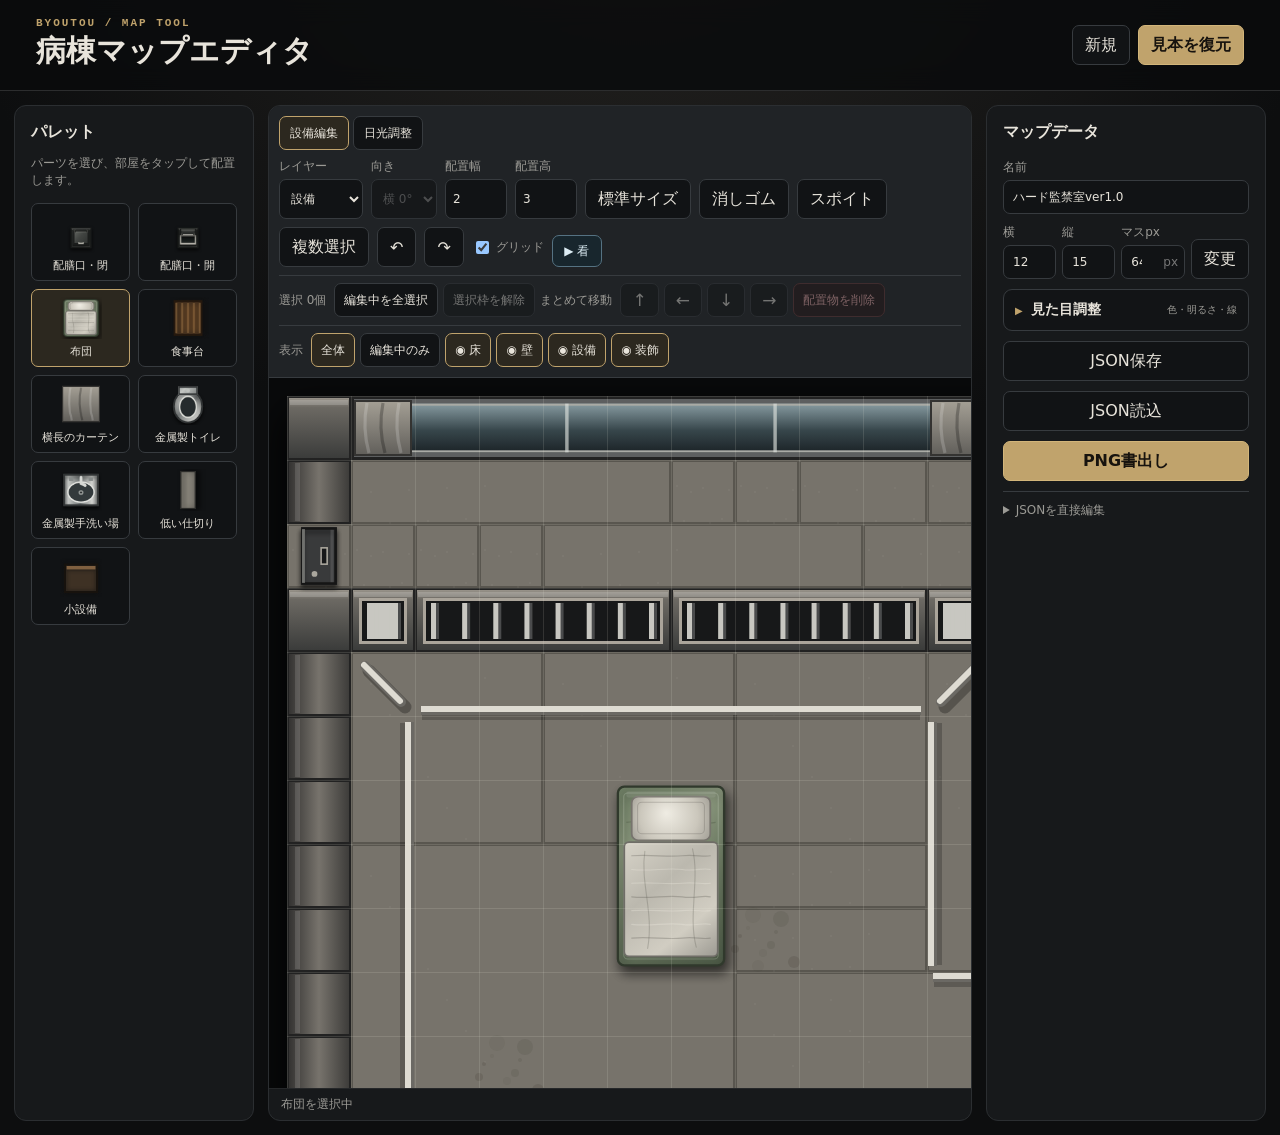
==== edit/index.html @ 5fe7af0b "日光半影のキャッシュを更新" ====
<!doctype html>
<html lang="ja">
<head>
  <meta charset="utf-8">
  <meta name="viewport" content="width=device-width,initial-scale=1,viewport-fit=cover">
  <title>病棟マップエディタ</title>
  <link rel="stylesheet" href="style.css?v=20260727-9">
</head>
<body>
  <header class="app-header">
    <div>
      <p class="eyebrow">BYOUTOU / MAP TOOL</p>
      <h1>病棟マップエディタ</h1>
    </div>
    <div class="header-actions">
      <button id="new-map" type="button">新規</button>
      <button id="load-sample" type="button" class="primary">見本を復元</button>
    </div>
  </header>

  <main class="workspace">
    <aside class="panel palette-panel">
      <h2>パレット</h2>
      <p class="hint">パーツを選び、部屋をタップして配置します。</p>
      <div id="palette" class="palette" aria-label="タイルパレット"></div>
    </aside>

    <section class="editor-panel">
      <div class="toolbar">
        <div class="editor-mode-switch" role="group" aria-label="編集モード">
          <button id="map-edit-mode" type="button" class="active" aria-pressed="true">設備編集</button>
          <button id="sunlight-edit-mode" type="button" aria-pressed="false">日光調整</button>
        </div>
        <label>レイヤー
          <select id="layer-select">
            <option value="floor">床</option>
            <option value="structure">壁・構造</option>
            <option value="fixture" selected>設備</option>
            <option value="overlay">装飾・影</option>
          </select>
        </label>
        <label>向き
          <select id="rotation-select" disabled>
            <option value="0">横 0°</option>
            <option value="45">斜め 45°</option>
            <option value="90">縦 90°</option>
            <option value="135">斜め 135°</option>
            <option value="180">反転 180°</option>
            <option value="270">反転 270°</option>
          </select>
        </label>
        <label>配置幅
          <input id="tile-width" class="compact-input" type="number" min="1" max="12" value="2">
        </label>
        <label>配置高
          <input id="tile-height" class="compact-input" type="number" min="1" max="12" value="3">
        </label>
        <button id="reset-tile-size" type="button">標準サイズ</button>
        <button id="eraser" type="button">消しゴム</button>
        <button id="picker" type="button">スポイト</button>
        <button id="select-objects" type="button">複数選択</button>
        <button id="undo" type="button" title="元に戻す">↶</button>
        <button id="redo" type="button" title="やり直す">↷</button>
        <label class="grid-toggle"><input id="show-grid" type="checkbox" checked> グリッド</label>
        <button id="walk-nurse" type="button" class="nurse-test-button" title="看護師を歩かせる" aria-label="看護師を歩かせる">▶ 看</button>
        <div class="sunlight-tools" aria-label="日光プレビュー調整">
          <label class="time-preview">時間 <output id="preview-time-value" for="preview-time">12:00</output>
            <input id="preview-time" type="range" min="0" max="1425" step="15" value="720" aria-label="日光プレビュー時刻">
          </label>
          <label>光の強さ <output id="sunlight-intensity-value" for="sunlight-intensity">100%</output>
            <input id="sunlight-intensity" type="range" min="0" max="150" step="5" value="100">
          </label>
          <label>長さ補正 <output id="sunlight-length-value" for="sunlight-length">100%</output>
            <input id="sunlight-length" type="range" min="25" max="200" step="5" value="100">
          </label>
          <label class="sunlight-color">夕日の色 <output id="sunset-color-value" for="sunset-color">#FF9B55</output>
            <input id="sunset-color" type="color" value="#ff9b55" aria-label="夕日の色">
          </label>
        </div>
        <div class="selection-tools" aria-label="複数選択した配置物の操作">
          <span id="selection-count">選択 0個</span>
          <button id="select-visible" type="button">編集中を全選択</button>
          <button id="clear-selection" type="button">選択枠を解除</button>
          <span class="move-label">まとめて移動</span>
          <button class="move-selection" data-dx="0" data-dy="-1" type="button" title="上へ移動">↑</button>
          <button class="move-selection" data-dx="-1" data-dy="0" type="button" title="左へ移動">←</button>
          <button class="move-selection" data-dx="0" data-dy="1" type="button" title="下へ移動">↓</button>
          <button class="move-selection" data-dx="1" data-dy="0" type="button" title="右へ移動">→</button>
          <button id="delete-selection" type="button" class="danger">配置物を削除</button>
        </div>
        <div class="layer-tools" aria-label="レイヤー表示設定">
          <span>表示</span>
          <button id="show-all-layers" type="button" class="active">全体</button>
          <button id="show-only-active" type="button">編集中のみ</button>
          <button type="button" class="layer-eye active" data-layer="floor" aria-pressed="true">◉ 床</button>
          <button type="button" class="layer-eye active" data-layer="structure" aria-pressed="true">◉ 壁</button>
          <button type="button" class="layer-eye active" data-layer="fixture" aria-pressed="true">◉ 設備</button>
          <button type="button" class="layer-eye active" data-layer="overlay" aria-pressed="true">◉ 装飾</button>
        </div>
      </div>
      <div id="canvas-scroll" class="canvas-scroll">
        <canvas id="map-canvas" aria-label="マップ編集領域"></canvas>
      </div>
      <p id="status" class="status" aria-live="polite"></p>
    </section>

    <aside class="panel data-panel">
      <h2>マップデータ</h2>
      <label>名前<input id="map-name" value="ハード監禁室ver1.0"></label>
      <div class="size-fields">
        <label>横<input id="map-width" type="number" min="6" max="40" value="12"></label>
        <label>縦<input id="map-height" type="number" min="6" max="40" value="11"></label>
        <label>マスpx<input id="cell-size" type="number" min="16" max="128" step="8" value="64"><span>px</span></label>
        <button id="resize-map" type="button">変更</button>
      </div>
      <details class="appearance-panel">
        <summary>
          <span id="appearance-title">見た目調整</span>
          <span class="appearance-summary-note">色・明るさ・線</span>
        </summary>
        <div class="appearance-content" aria-labelledby="appearance-title">
          <div class="appearance-heading">
            <p>パーツ全体の描画を調整します。</p>
            <button id="reset-appearance" type="button">標準に戻す</button>
          </div>
          <label>色味 <output id="appearance-hue-value" for="appearance-hue">0°</output>
            <input id="appearance-hue" type="range" min="-180" max="180" step="5" value="0">
          </label>
          <label>明るさ <output id="appearance-brightness-value" for="appearance-brightness">100%</output>
            <input id="appearance-brightness" type="range" min="50" max="150" step="5" value="100">
          </label>
          <label>線の太さ <output id="appearance-line-width-value" for="appearance-line-width">100%</output>
            <input id="appearance-line-width" type="range" min="50" max="200" step="10" value="100">
          </label>
          <p class="appearance-note">調整値はJSONとPNG書出しにも反映されます。</p>
        </div>
      </details>
      <button id="save-json" type="button">JSON保存</button>
      <button id="open-json" type="button">JSON読込</button>
      <button id="export-png" type="button" class="primary">PNG書出し</button>
      <input id="json-file" type="file" accept="application/json,.json" hidden>
      <details>
        <summary>JSONを直接編集</summary>
        <textarea id="json-text" spellcheck="false"></textarea>
        <button id="apply-json" type="button">JSONを反映</button>
      </details>
    </aside>
  </main>

  <script src="editor.js?v=20260729-1"></script>
</body>
</html>
---- edit/style.css ----
:root {
  color-scheme: dark;
  --bg: #0d0e0f;
  --panel: #181a1c;
  --panel-2: #202326;
  --line: #373b3f;
  --text: #e8e4db;
  --muted: #9b9a95;
  --accent: #c0a36c;
  --accent-dark: #735f3e;
}

* { box-sizing: border-box; }

body {
  margin: 0;
  min-height: 100vh;
  color: var(--text);
  background: radial-gradient(circle at 50% -20%, #292724 0, var(--bg) 48%);
  font-family: system-ui, -apple-system, "Hiragino Sans", "Yu Gothic UI", sans-serif;
}

button, input, select, textarea { font: inherit; }
button, select, input, textarea {
  color: var(--text);
  border: 1px solid var(--line);
  border-radius: 7px;
  background: #111315;
}
button { min-height: 40px; padding: 8px 12px; cursor: pointer; }
button:hover, button.active { border-color: var(--accent); background: #2c281f; }
button.primary { color: #17130e; border-color: #d2b57a; background: var(--accent); font-weight: 700; }
button.danger { color: #ffb7b7; border-color: #6d3939; background: #281717; }
button.danger:hover { border-color: #d76b6b; background: #3a1c1c; }

.app-header {
  display: flex;
  align-items: center;
  justify-content: space-between;
  gap: 16px;
  padding: 18px clamp(16px, 3vw, 36px);
  border-bottom: 1px solid #2c2d2e;
  background: rgba(10, 11, 12, .84);
  backdrop-filter: blur(12px);
}
.app-header h1 { margin: 2px 0 0; font-size: clamp(20px, 3vw, 30px); }
.eyebrow { margin: 0; color: var(--accent); font: 700 11px/1 monospace; letter-spacing: .18em; }
.header-actions { display: flex; gap: 8px; }

.workspace {
  display: grid;
  grid-template-columns: minmax(190px, 240px) minmax(360px, 1fr) minmax(220px, 280px);
  gap: 14px;
  padding: 14px;
}
.panel, .editor-panel { border: 1px solid #2b2e31; border-radius: 12px; background: rgba(24, 26, 28, .95); }
.panel { padding: 16px; }
.panel h2 { margin: 0 0 6px; font-size: 16px; }
.hint, .status { color: var(--muted); font-size: 12px; }

.palette { display: grid; grid-template-columns: repeat(2, 1fr); gap: 8px; margin-top: 14px; }
.tile-button { display: grid; place-items: center; gap: 5px; min-height: 78px; padding: 7px 4px; font-size: 11px; }
.tile-button[hidden] { display: none; }
.tile-preview { width: 42px; height: 42px; image-rendering: auto; }

.editor-panel { min-width: 0; overflow: hidden; }
.toolbar { display: flex; align-items: end; flex-wrap: wrap; gap: 8px; padding: 10px; border-bottom: 1px solid var(--line); background: var(--panel-2); }
.toolbar label, .data-panel label { display: grid; gap: 4px; color: var(--muted); font-size: 12px; }
.toolbar select { min-height: 40px; padding: 7px; }
.toolbar select:disabled { color: #666; opacity: .65; }
.toolbar .compact-input { width: 62px; min-height: 40px; padding: 7px; }
.toolbar .grid-toggle { display: flex; align-items: center; min-height: 40px; }
.editor-mode-switch { display: flex; gap: 4px; width: 100%; }
.editor-mode-switch button { min-height: 34px; padding: 5px 10px; font-size: 12px; }
.nurse-test-button {
  width: 50px;
  min-width: 50px;
  min-height: 32px;
  padding: 3px 6px;
  color: #dcecf3;
  border-color: #557282;
  background: #18262d;
  font-size: 12px;
  line-height: 1;
}
.nurse-test-button:hover { border-color: #88b3c6; background: #213640; }
.nurse-test-button:disabled { cursor: wait; opacity: .55; }
.toolbar .time-preview {
  display: grid;
  grid-template-columns: auto auto;
  align-items: center;
  width: min(230px, 100%);
  min-height: 32px;
  padding: 2px 8px;
  border: 1px solid var(--line);
  border-radius: 7px;
  background: #17191b;
}
.time-preview output { color: var(--text); text-align: right; font-variant-numeric: tabular-nums; }
.time-preview input[type="range"] {
  grid-column: 1 / -1;
  width: 100%;
  min-height: 18px;
  padding: 0;
  accent-color: #e0c788;
}
.sunlight-tools {
  display: flex;
  align-items: end;
  flex-wrap: wrap;
  gap: 8px;
  width: 100%;
}
.sunlight-tools > label:not(.time-preview) {
  grid-template-columns: auto auto;
  width: min(200px, 100%);
  padding: 2px 8px;
  border: 1px solid var(--line);
  border-radius: 7px;
  background: #17191b;
}
.sunlight-tools output { color: var(--text); text-align: right; font-variant-numeric: tabular-nums; }
.sunlight-tools input[type="range"] {
  grid-column: 1 / -1;
  width: 100%;
  min-height: 18px;
  padding: 0;
  accent-color: #e0c788;
}
.sunlight-color input[type="color"] {
  grid-column: 1 / -1;
  width: 100%;
  height: 30px;
  padding: 2px;
  border-radius: 5px;
  cursor: pointer;
}
body:not(.sunlight-mode) .sunlight-tools { display: none; }
body.sunlight-mode .toolbar > :not(.editor-mode-switch):not(.sunlight-tools) { display: none; }
body.sunlight-mode .palette-panel,
body.sunlight-mode .data-panel { display: none; }
body.sunlight-mode .workspace { grid-template-columns: minmax(0, 1fr); }
.selection-tools { display: flex; align-items: center; flex-wrap: wrap; gap: 5px; width: 100%; padding-top: 7px; border-top: 1px solid var(--line); }
.selection-tools > span { margin-right: 3px; color: var(--muted); font-size: 12px; }
.selection-tools button { min-width: 38px; min-height: 34px; padding: 5px 9px; font-size: 12px; }
.selection-tools .move-selection { padding-inline: 11px; font-size: 17px; line-height: 1; }
.selection-tools button:disabled { cursor: default; opacity: .42; }
.layer-tools { display: flex; align-items: center; flex-wrap: wrap; gap: 5px; width: 100%; padding-top: 7px; border-top: 1px solid var(--line); }
.layer-tools > span { margin-right: 3px; color: var(--muted); font-size: 12px; }
.layer-tools button { min-height: 34px; padding: 5px 9px; font-size: 12px; }
.layer-eye:not(.active) { color: #777; border-color: #292b2d; background: #111; text-decoration: line-through; }
.canvas-scroll { max-height: calc(100vh - 190px); overflow: auto; padding: 18px; text-align: center; background: #090a0b; touch-action: pan-x pan-y; }
#map-canvas { display: block; margin: auto; max-width: none; background: #171717; box-shadow: 0 16px 40px #000; touch-action: none; }
.status { min-height: 20px; margin: 0; padding: 7px 12px; border-top: 1px solid #252729; }

.data-panel { display: grid; align-content: start; gap: 10px; }
.data-panel input, .data-panel textarea { width: 100%; padding: 9px; }
.size-fields { display: grid; grid-template-columns: 1fr 1fr 1.2fr auto; align-items: end; gap: 6px; }
.size-fields input { min-width: 0; }
.size-fields label { position: relative; }
.size-fields label span { position: absolute; right: 7px; bottom: 10px; color: #777; pointer-events: none; }
.size-fields label:has(span) input { padding-right: 27px; }
.appearance-panel { padding: 0; border: 1px solid var(--line); border-radius: 9px; background: #121416; }
.appearance-panel summary { display: flex; align-items: center; gap: 8px; padding: 11px; color: var(--text); font-size: 14px; font-weight: 700; list-style: none; }
.appearance-panel summary::-webkit-details-marker { display: none; }
.appearance-panel summary::before { content: "▶"; color: var(--accent); font-size: 10px; transition: transform .15s ease; }
.appearance-panel[open] summary::before { transform: rotate(90deg); }
.appearance-summary-note { margin-left: auto; color: var(--muted); font-size: 10px; font-weight: 400; }
.appearance-content { display: grid; gap: 9px; padding: 0 11px 11px; border-top: 1px solid var(--line); }
.appearance-heading { display: flex; align-items: center; justify-content: space-between; gap: 8px; padding-top: 9px; }
.appearance-heading p { margin: 0; color: var(--muted); font-size: 11px; }
.appearance-heading button { min-height: 32px; padding: 4px 8px; font-size: 11px; }
.appearance-panel label { grid-template-columns: 1fr auto; align-items: center; }
.appearance-panel output { color: var(--text); font-variant-numeric: tabular-nums; }
.appearance-panel input[type="range"] { grid-column: 1 / -1; min-height: 32px; padding: 0; accent-color: var(--accent); }
.appearance-note { margin: 0; color: var(--muted); font-size: 11px; line-height: 1.5; }
details { border-top: 1px solid var(--line); padding-top: 10px; }
summary { cursor: pointer; color: var(--muted); font-size: 12px; }
textarea { height: 220px; margin: 10px 0 6px; resize: vertical; font: 11px/1.45 ui-monospace, monospace; }

@media (max-width: 980px) {
  .workspace { grid-template-columns: 180px minmax(420px, 1fr); }
  .data-panel { grid-column: 1 / -1; grid-template-columns: repeat(3, 1fr); }
  .data-panel h2, .data-panel details, .data-panel .appearance-panel { grid-column: 1 / -1; }
}

@media (max-width: 700px) {
  .app-header { align-items: flex-start; }
  .header-actions { flex-direction: column; }
  .workspace { display: flex; flex-direction: column; padding: 8px; }
  .palette-panel { order: 2; }
  .editor-panel { order: 1; }
  .data-panel { order: 3; display: grid; grid-template-columns: 1fr 1fr; }
  .data-panel h2, .data-panel details, .data-panel label:first-of-type, .data-panel .appearance-panel { grid-column: 1 / -1; }
  .data-panel .size-fields { grid-column: 1 / -1; }
  .palette { grid-template-columns: repeat(4, 1fr); }
  .tile-button { min-height: 70px; }
  .editor-panel { width: 100%; }
  .canvas-scroll { max-height: none; overflow: hidden; padding: 8px; }
  #map-canvas { width: 100%; height: auto; }
  .layer-tools { gap: 4px; }
  .layer-tools button { flex: 1 1 auto; padding-inline: 6px; }
}
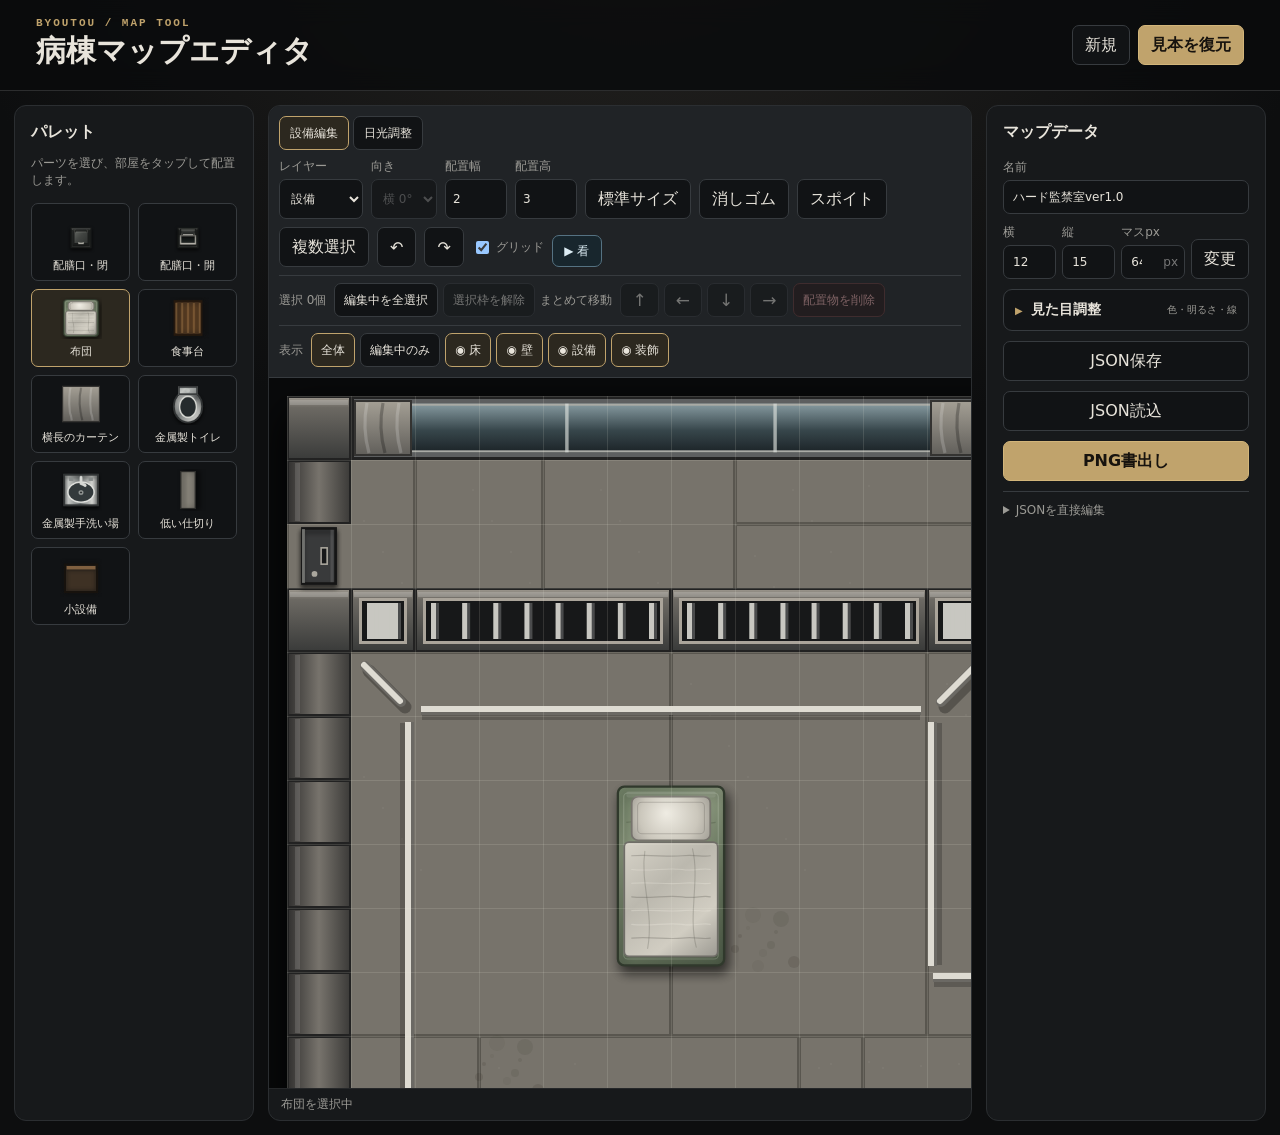
==== commit 334566e2: "マップエディタのキャッシュ番号を更新" ====
--- a/edit/index.html
+++ b/edit/index.html
@@ -147,6 +147,6 @@
     </aside>
   </main>
 
-  <script src="editor.js?v=20260729-1"></script>
+  <script src="editor.js?v=20260801-1"></script>
 </body>
 </html>
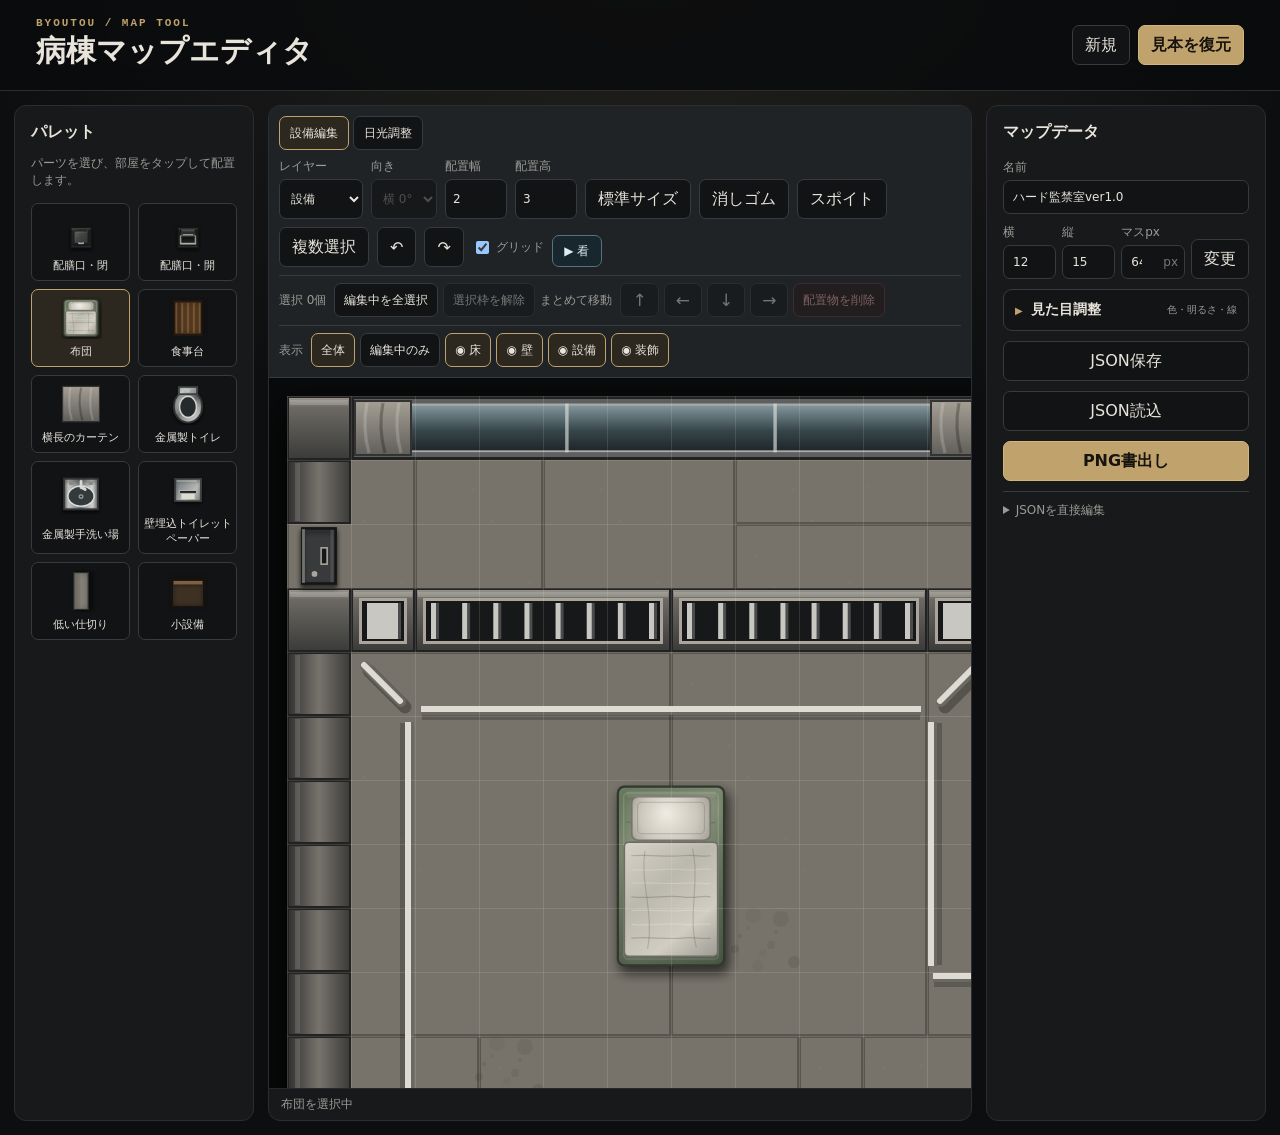
==== commit 4b7e3ff6: "Refresh map editor asset version" ====
--- a/edit/index.html
+++ b/edit/index.html
@@ -147,6 +147,6 @@
     </aside>
   </main>
 
-  <script src="editor.js?v=20260801-1"></script>
+  <script src="editor.js?v=20260801-2"></script>
 </body>
 </html>
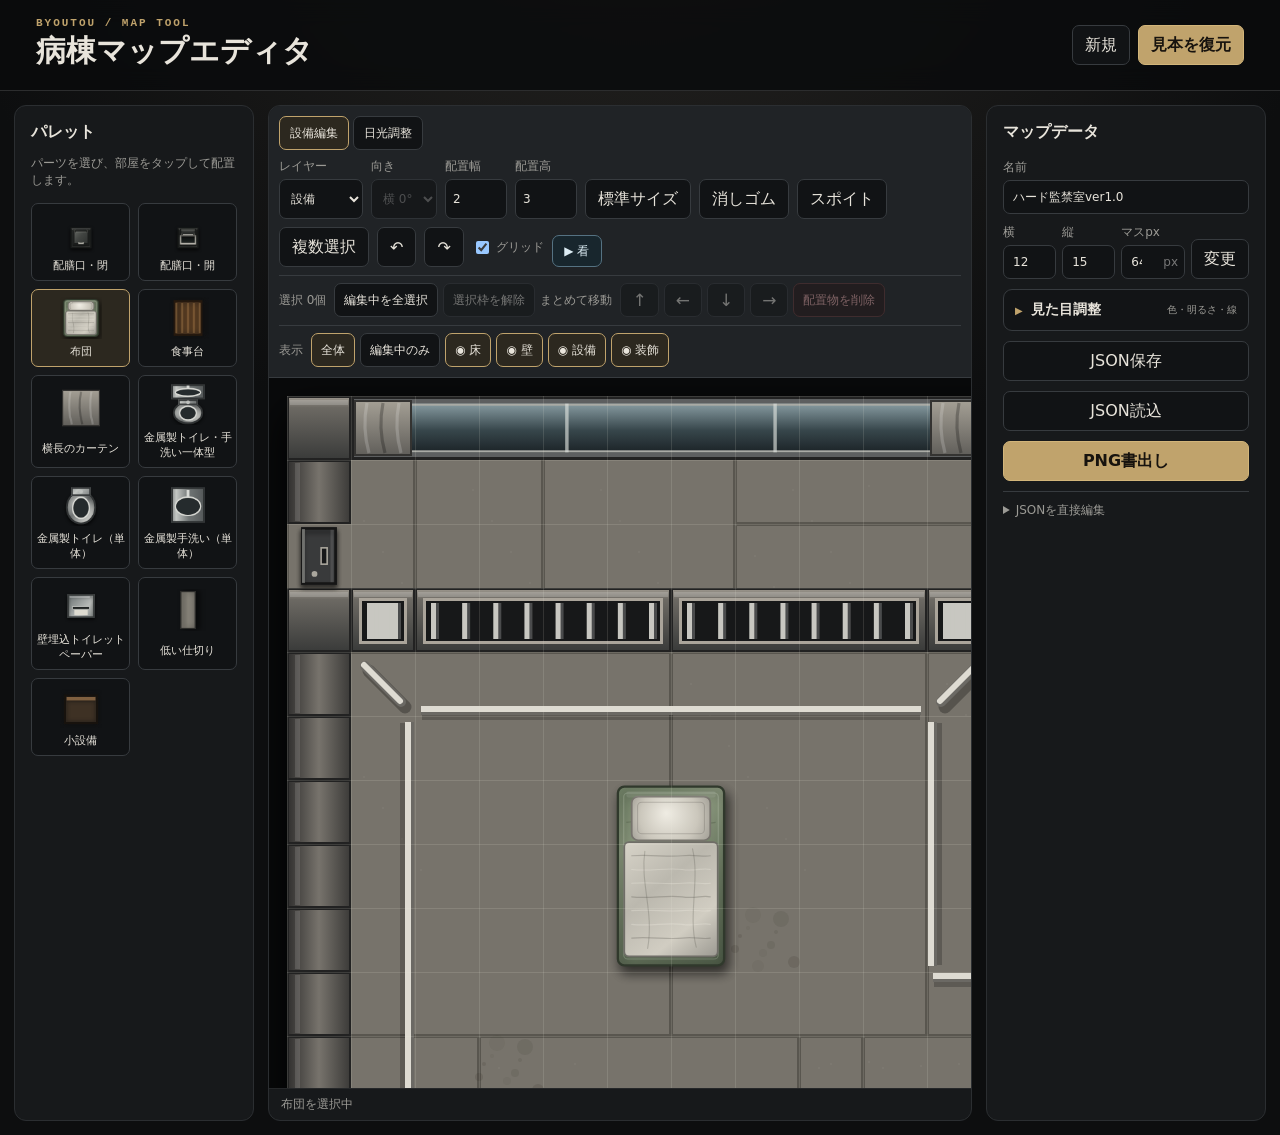
==== commit de8fa8e2: "Fix combined fixture and lateral paper placement (2/5)" ====
--- a/edit/index.html
+++ b/edit/index.html
@@ -147,6 +147,6 @@
     </aside>
   </main>
 
-  <script src="editor.js?v=20260801-2"></script>
+  <script src="editor.js?v=20260801-3"></script>
 </body>
 </html>
